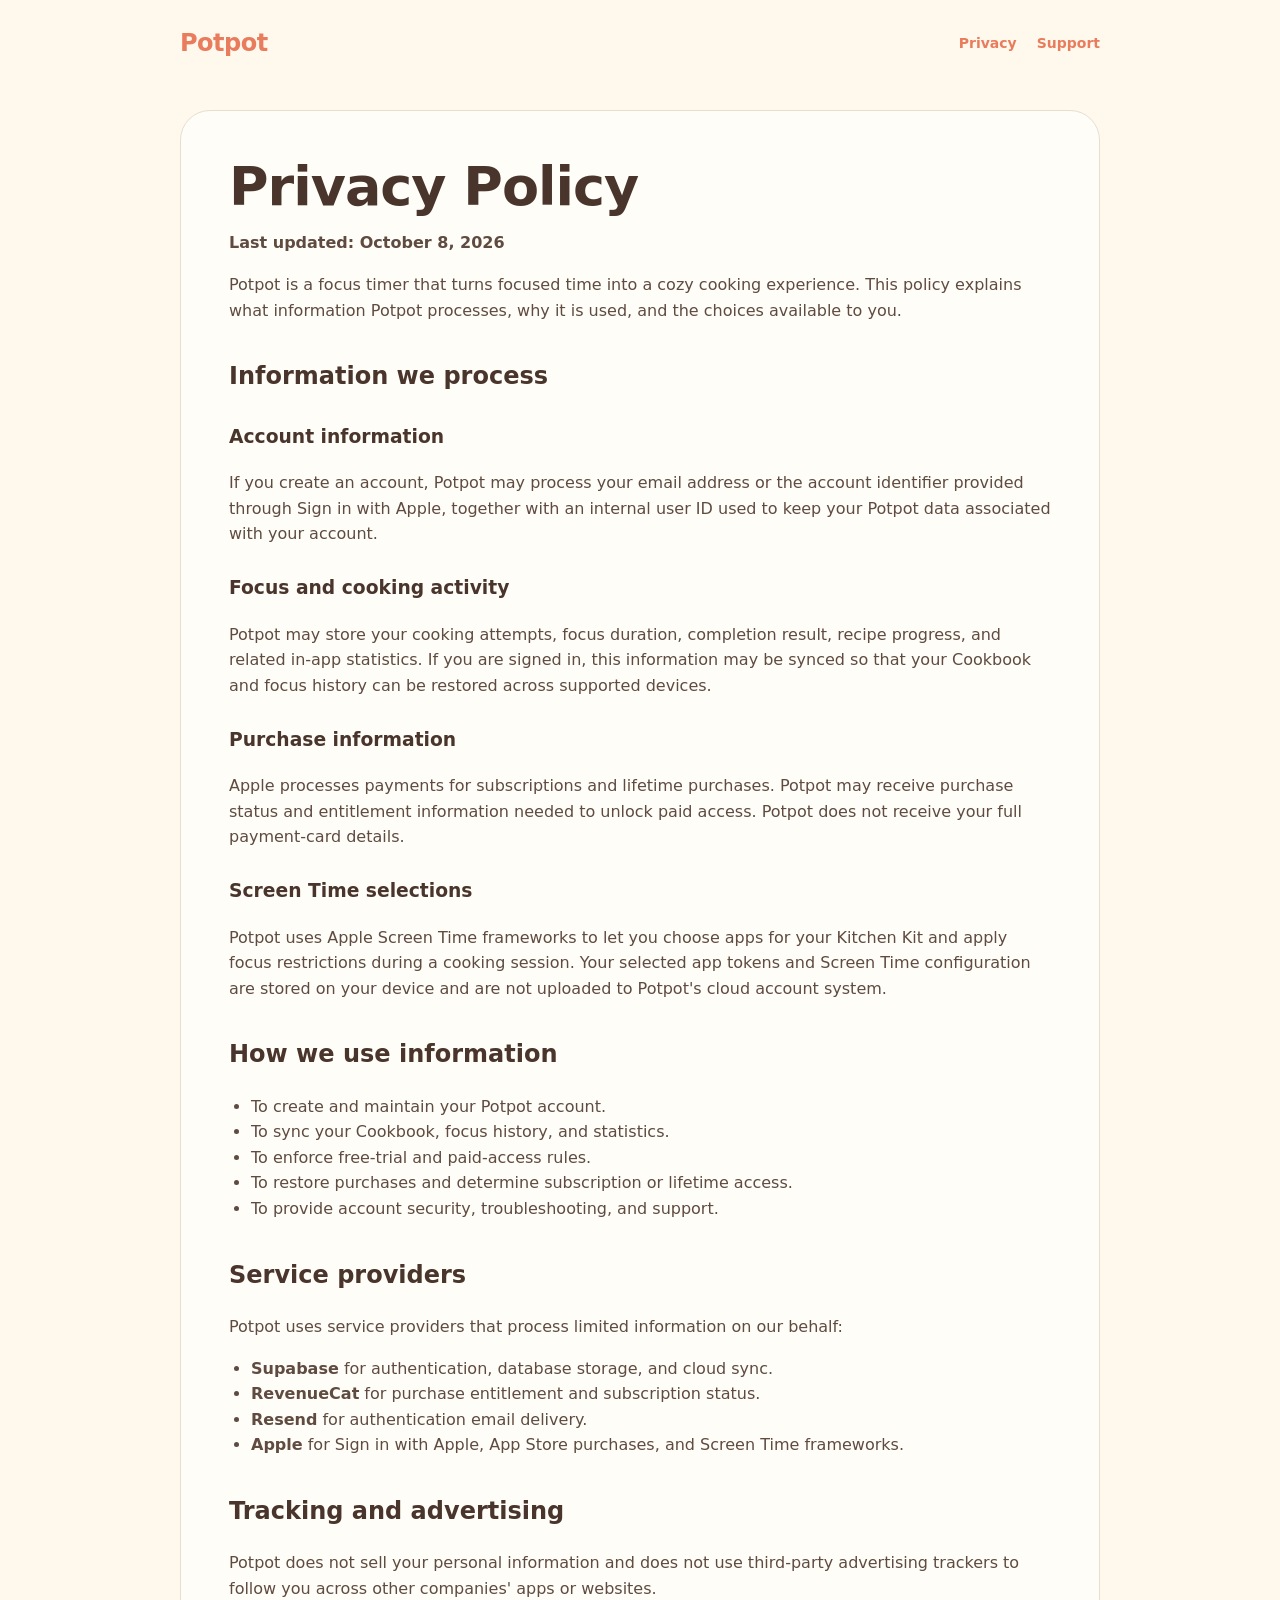
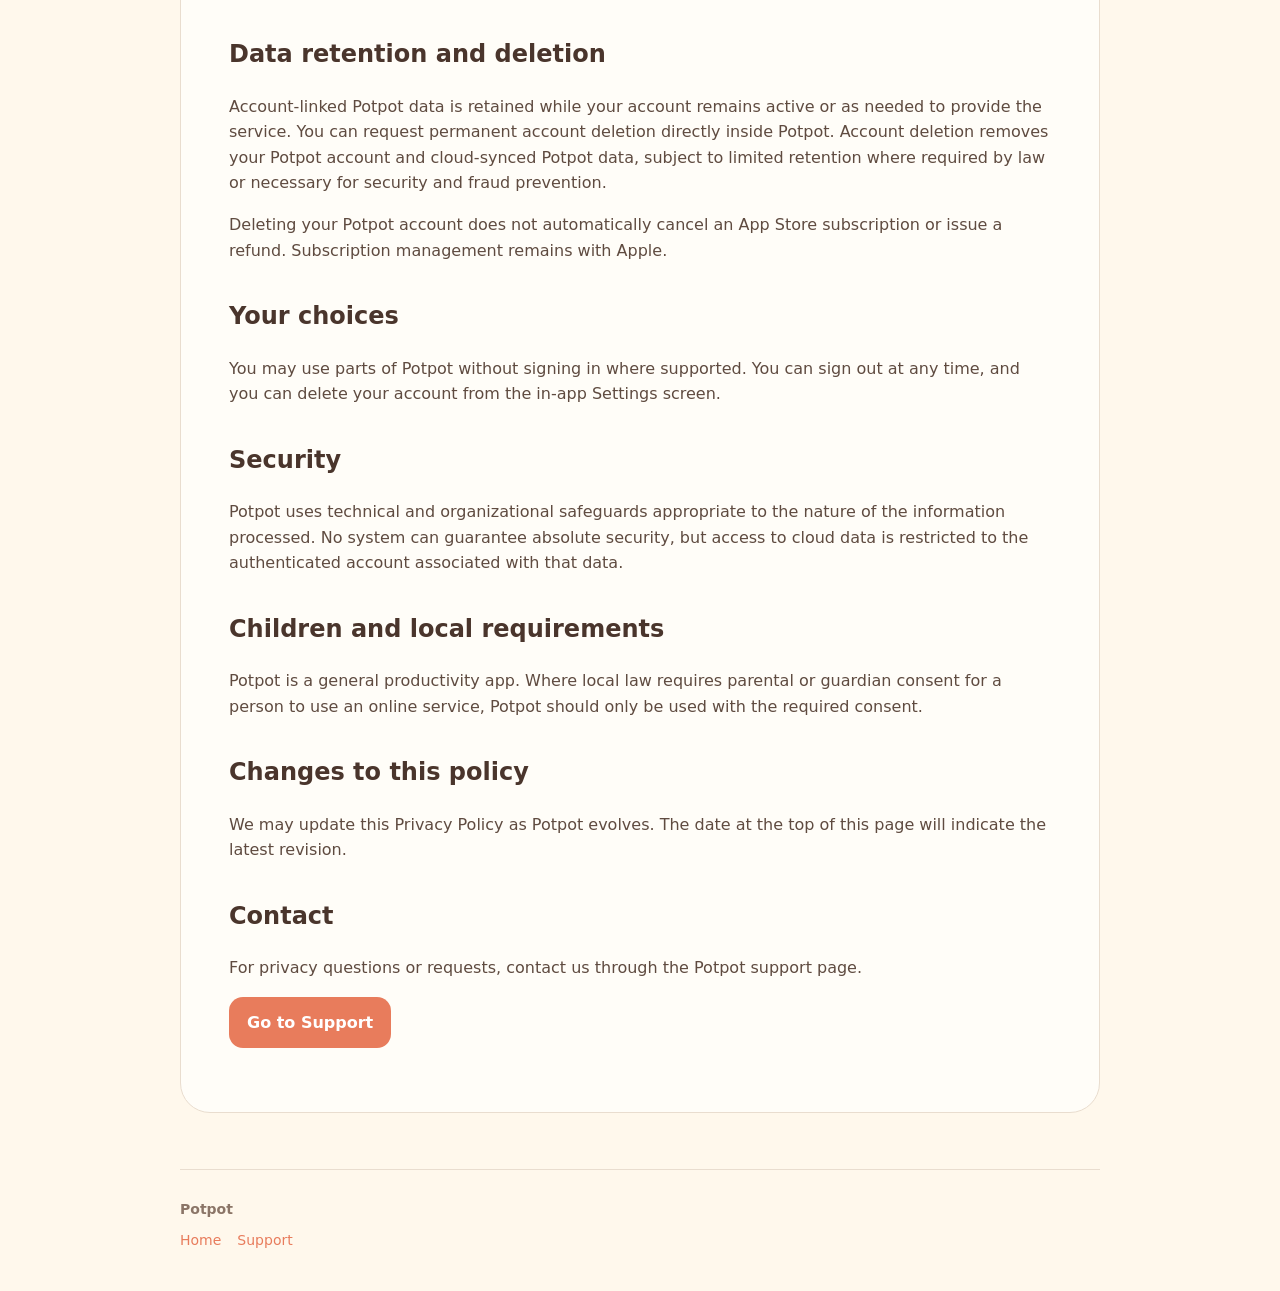
==== privacy.html @ f826f235 "Add Potpot website" ====
<!doctype html>
<html lang="en">
<head>
  <meta charset="utf-8" />
  <meta name="viewport" content="width=device-width,initial-scale=1" />
  <title>Privacy Policy — Potpot</title>
  <meta name="description" content="Potpot Privacy Policy" />
  <link rel="stylesheet" href="styles.css" />
</head>
<body>
  <div class="wrap">
    <nav><a class="brand" href="index.html">Potpot</a><div class="navlinks"><a href="privacy.html">Privacy</a><a href="support.html">Support</a></div></nav>
    <main class="content">
      <h1>Privacy Policy</h1>
      <p><strong>Last updated: October 8, 2026</strong></p>
      <p>Potpot is a focus timer that turns focused time into a cozy cooking experience. This policy explains what information Potpot processes, why it is used, and the choices available to you.</p>

      <h2>Information we process</h2>
      <h3>Account information</h3>
      <p>If you create an account, Potpot may process your email address or the account identifier provided through Sign in with Apple, together with an internal user ID used to keep your Potpot data associated with your account.</p>

      <h3>Focus and cooking activity</h3>
      <p>Potpot may store your cooking attempts, focus duration, completion result, recipe progress, and related in-app statistics. If you are signed in, this information may be synced so that your Cookbook and focus history can be restored across supported devices.</p>

      <h3>Purchase information</h3>
      <p>Apple processes payments for subscriptions and lifetime purchases. Potpot may receive purchase status and entitlement information needed to unlock paid access. Potpot does not receive your full payment-card details.</p>

      <h3>Screen Time selections</h3>
      <p>Potpot uses Apple Screen Time frameworks to let you choose apps for your Kitchen Kit and apply focus restrictions during a cooking session. Your selected app tokens and Screen Time configuration are stored on your device and are not uploaded to Potpot's cloud account system.</p>

      <h2>How we use information</h2>
      <ul>
        <li>To create and maintain your Potpot account.</li>
        <li>To sync your Cookbook, focus history, and statistics.</li>
        <li>To enforce free-trial and paid-access rules.</li>
        <li>To restore purchases and determine subscription or lifetime access.</li>
        <li>To provide account security, troubleshooting, and support.</li>
      </ul>

      <h2>Service providers</h2>
      <p>Potpot uses service providers that process limited information on our behalf:</p>
      <ul>
        <li><strong>Supabase</strong> for authentication, database storage, and cloud sync.</li>
        <li><strong>RevenueCat</strong> for purchase entitlement and subscription status.</li>
        <li><strong>Resend</strong> for authentication email delivery.</li>
        <li><strong>Apple</strong> for Sign in with Apple, App Store purchases, and Screen Time frameworks.</li>
      </ul>

      <h2>Tracking and advertising</h2>
      <p>Potpot does not sell your personal information and does not use third-party advertising trackers to follow you across other companies' apps or websites.</p>

      <h2>Data retention and deletion</h2>
      <p>Account-linked Potpot data is retained while your account remains active or as needed to provide the service. You can request permanent account deletion directly inside Potpot. Account deletion removes your Potpot account and cloud-synced Potpot data, subject to limited retention where required by law or necessary for security and fraud prevention.</p>
      <p>Deleting your Potpot account does not automatically cancel an App Store subscription or issue a refund. Subscription management remains with Apple.</p>

      <h2>Your choices</h2>
      <p>You may use parts of Potpot without signing in where supported. You can sign out at any time, and you can delete your account from the in-app Settings screen.</p>

      <h2>Security</h2>
      <p>Potpot uses technical and organizational safeguards appropriate to the nature of the information processed. No system can guarantee absolute security, but access to cloud data is restricted to the authenticated account associated with that data.</p>

      <h2>Children and local requirements</h2>
      <p>Potpot is a general productivity app. Where local law requires parental or guardian consent for a person to use an online service, Potpot should only be used with the required consent.</p>

      <h2>Changes to this policy</h2>
      <p>We may update this Privacy Policy as Potpot evolves. The date at the top of this page will indicate the latest revision.</p>

      <h2>Contact</h2>
      <p>For privacy questions or requests, contact us through the Potpot support page.</p>
      <p><a class="button" href="support.html">Go to Support</a></p>
    </main>
    <footer><strong>Potpot</strong><div class="footerlinks"><a href="index.html">Home</a><a href="support.html">Support</a></div></footer>
  </div>
</body>
</html>
---- styles.css ----
:root {
  --cream: #FFF8EC;
  --paper: #FFFDF8;
  --ink: #4A352C;
  --soft-ink: #8B7567;
  --terracotta: #E87C5C;
  --peach: #F7B49F;
  --mustard: #F6C64F;
  --line: #E9DDCF;
  --green: #7FA56A;
}
* { box-sizing: border-box; }
html { scroll-behavior: smooth; }
body {
  margin: 0;
  background: var(--cream);
  color: var(--ink);
  font-family: ui-rounded, "SF Pro Rounded", "Avenir Next", system-ui, -apple-system, BlinkMacSystemFont, "Segoe UI", sans-serif;
  line-height: 1.6;
}
a { color: var(--terracotta); text-decoration: none; }
a:hover { text-decoration: underline; }
.wrap { width: min(920px, calc(100% - 40px)); margin: 0 auto; }
nav { display:flex; justify-content:space-between; align-items:center; padding:24px 0; }
.brand { font-weight: 850; font-size: 24px; letter-spacing: -0.5px; }
.navlinks { display:flex; gap:20px; font-weight:650; font-size:14px; }
.hero { padding: 72px 0 56px; text-align:center; }
.pot { width: 96px; height: 96px; border-radius: 28px; display:grid; place-items:center; margin:0 auto 24px; background:var(--mustard); font-size:52px; box-shadow: 0 8px 0 rgba(74,53,44,.12); }
h1 { font-size: clamp(44px, 8vw, 76px); line-height: 1.02; margin: 0; letter-spacing: -2px; }
.tagline { max-width:680px; margin:18px auto 0; font-size: clamp(18px, 3vw, 24px); color:var(--soft-ink); }
.pill { display:inline-block; margin-top:26px; padding:12px 18px; background:var(--terracotta); color:white; border-radius:999px; font-weight:750; }
.grid { display:grid; grid-template-columns: repeat(3, 1fr); gap:16px; margin: 30px 0 70px; }
.card { background:var(--paper); border:1px solid var(--line); border-radius:28px; padding:26px; box-shadow: 0 8px 24px rgba(74,53,44,.05); }
.card .emoji { font-size:30px; }
.card h3 { margin:10px 0 8px; font-size:20px; }
.card p { margin:0; color:var(--soft-ink); }
.content { background:var(--paper); border:1px solid var(--line); border-radius:30px; padding: clamp(24px, 5vw, 48px); margin: 24px 0 56px; }
.content h1 { font-size: clamp(36px, 6vw, 54px); letter-spacing:-1px; }
.content h2 { margin-top:34px; font-size:24px; }
.content h3 { margin-top:26px; }
.content p, .content li { color:#5f4b40; }
.content ul { padding-left:22px; }
.note { background:#FFF4DE; border:1px solid #F1D59B; padding:16px 18px; border-radius:18px; }
.button { display:inline-block; padding:13px 18px; background:var(--terracotta); color:white; border-radius:14px; font-weight:750; }
footer { border-top:1px solid var(--line); padding:28px 0 40px; color:var(--soft-ink); font-size:14px; }
.footerlinks { display:flex; flex-wrap:wrap; gap:16px; margin-top:8px; }
@media (max-width: 700px) {
  .grid { grid-template-columns: 1fr; }
  .navlinks { gap:12px; }
  nav { align-items:flex-start; }
  .hero { padding-top:48px; }
}
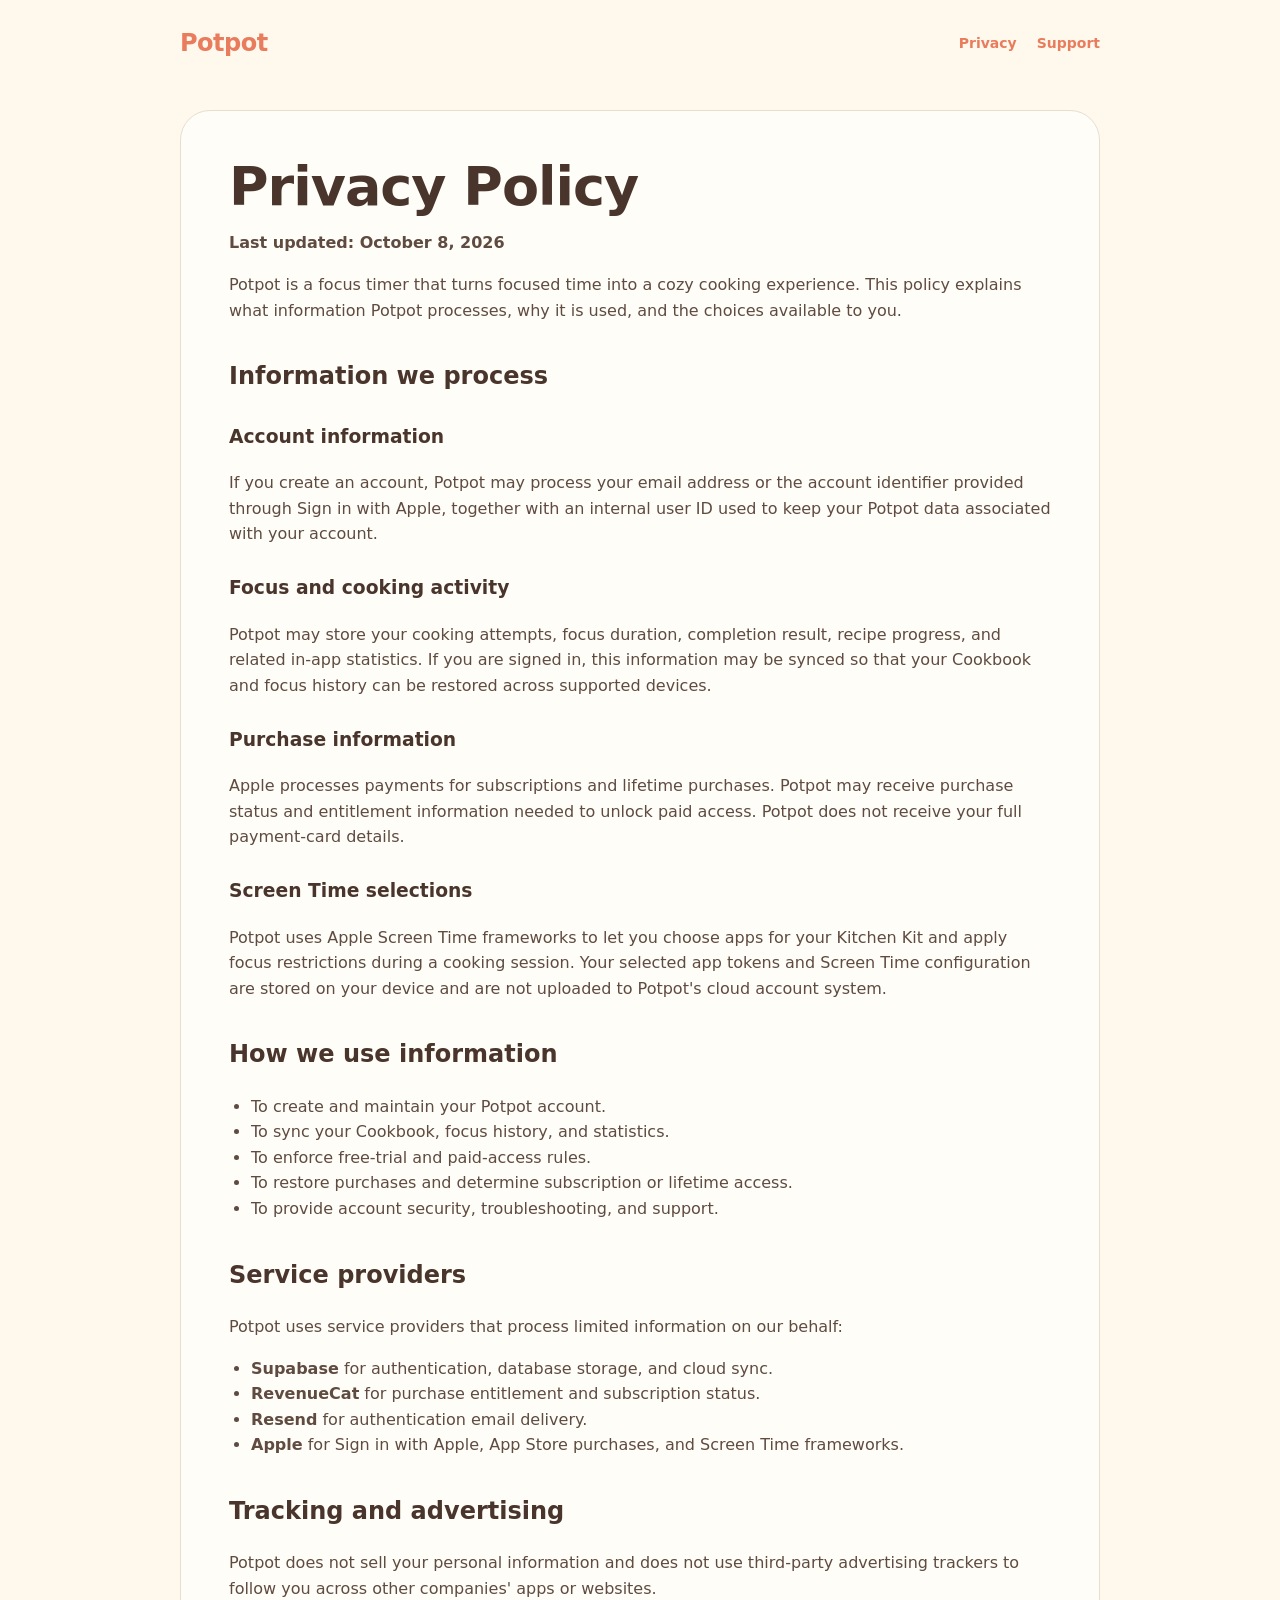
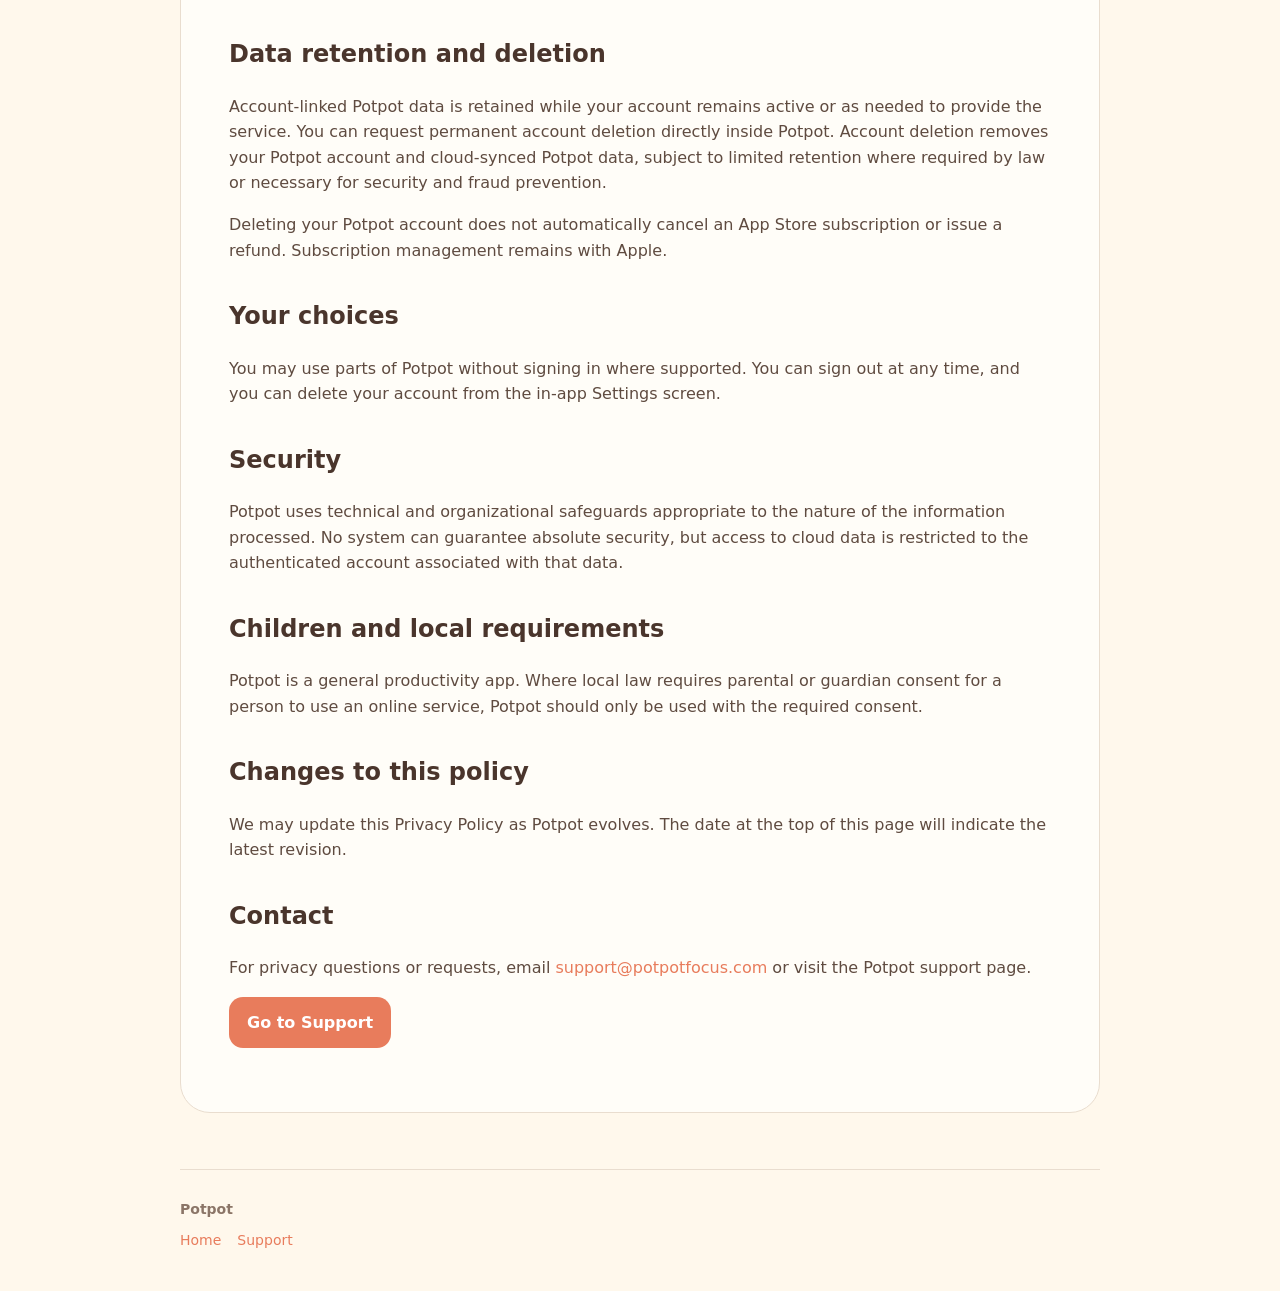
==== commit 10fc6f07: "Update privacy and support pages" ====
--- a/privacy.html
+++ b/privacy.html
@@ -66,7 +66,7 @@
       <p>We may update this Privacy Policy as Potpot evolves. The date at the top of this page will indicate the latest revision.</p>
 
       <h2>Contact</h2>
-      <p>For privacy questions or requests, contact us through the Potpot support page.</p>
+      <p>For privacy questions or requests, email <a href="mailto:support@potpotfocus.com">support@potpotfocus.com</a> or visit the Potpot support page.</p>
       <p><a class="button" href="support.html">Go to Support</a></p>
     </main>
     <footer><strong>Potpot</strong><div class="footerlinks"><a href="index.html">Home</a><a href="support.html">Support</a></div></footer>
